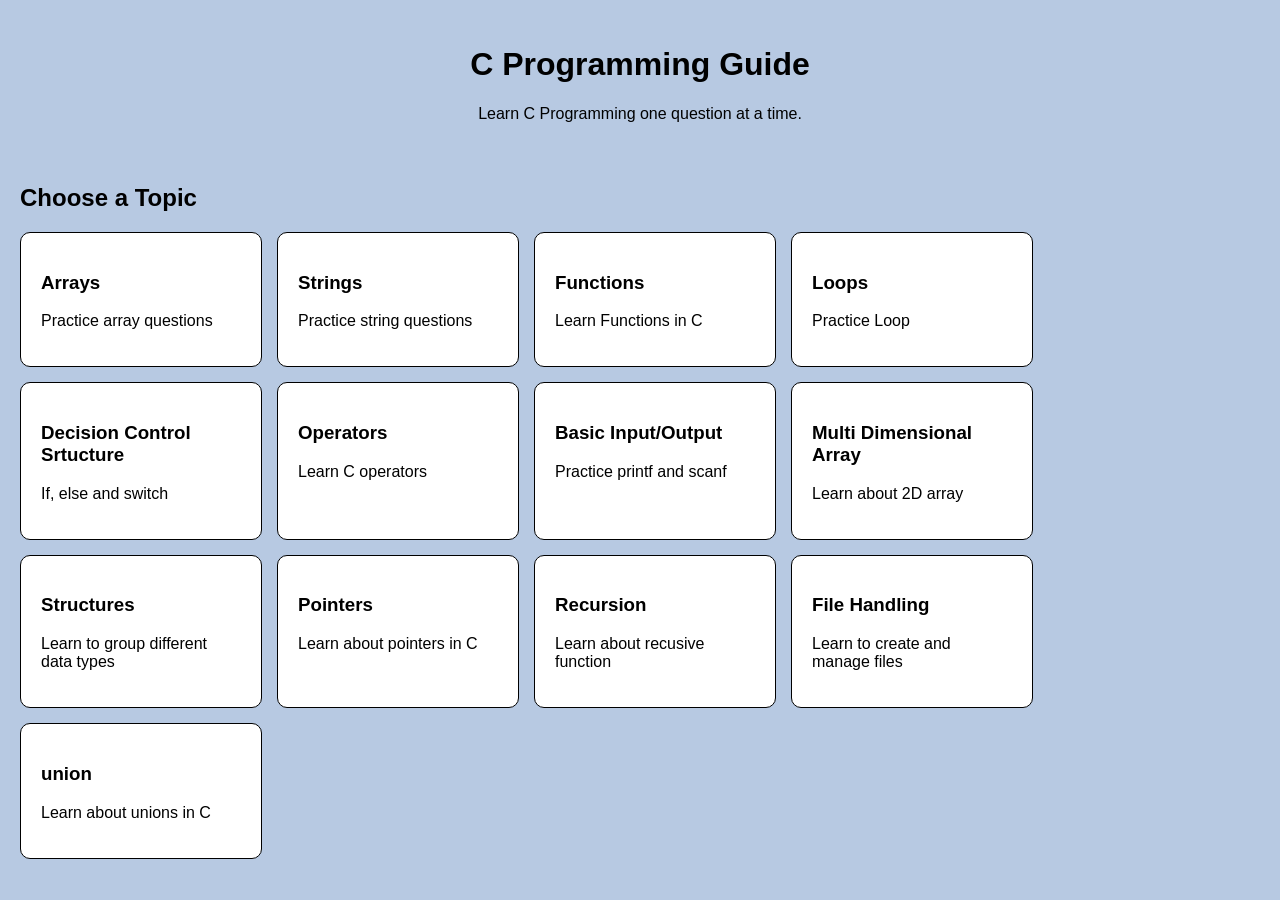
==== index.html @ 446d237d "Add files via upload" ====
<!DOCTYPE html>
<html>
<head>
	<title>C Programming Guide</title>
	<link rel="stylesheet" href="style1.css">
</head>

<body>

	<header>
	   <h1>C Programming Guide</h1>
	   <p>Learn C Programming one question at a time.</p>
	</header>

	<main>
	   <h2>Choose a Topic</h2>

	   <div class="topics">

		<a href="arrays.html" class="topic-card">
		   <h3>Arrays</h3>
		   <p>Practice array questions</p>
		</a>

		<a href="strings.html" class="topic-card">
		   <h3>Strings</h3>
		   <p>Practice string questions</p> 
		</a>

		<a href="functions.html" class="topic-card">
		   <h3>Functions</h3>
		   <p>Learn Functions in C</p> 
		</a>

		<a href="loops.html" class="topic-card">
		   <h3>Loops</h3>
		   <p>Practice Loop</p> 
		</a>

		<a href="decision.html" class="topic-card">
		   <h3>Decision Control Srtucture</h3>
		   <p>If, else and switch</p> 
		</a>

		<a href="operators.html" class="topic-card">
		   <h3>Operators</h3>
		   <p>Learn C operators</p> 
		</a>

		<a href="input-output.html" class="topic-card">
		   <h3>Basic Input/Output</h3>
		   <p>Practice printf and scanf</p> 
		</a>
		 
		<a href="multidimensional.html" class="topic-card">
		   <h3>Multi Dimensional Array</h3>
		   <p>Learn about 2D array</p> 
		</a>

		<a href="structure.html" class="topic-card">
		   <h3>Structures</h3>
		   <p>Learn to group different data types</p> 
		</a>
		
		<a href="pointers.html" class="topic-card">
		   <h3>Pointers</h3>
		   <p>Learn about pointers in C</p> 
		</a>

		<a href="recursion.html" class="topic-card">
		   <h3>Recursion</h3>
		   <p>Learn about recusive function</p> 
		</a>

		<a href="filehandling.html" class="topic-card">
		   <h3>File Handling</h3>
		   <p>Learn to create and manage files</p> 
		</a>

		<a href="union.html" class="topic-card">
		   <h3>union</h3>
		   <p>Learn about unions in C</p> 
		</a>

	  </div>
	</main>

</body>
</html>
---- style1.css ----
body{
	font-family:Arial;
	background-color:#B7C9E2;
	color:black;
	margin:0;
}

header{
	text-align:center;
	padding:25px;
	color:black;
}

main{
	margin:20px;
}

.topics{
	display:flex;
	flex-wrap:wrap;
	gap:15px;
}

.topic-card{
	width:200px;
	padding:20px;
	border-radius:10px;
	text-decoration:none;
	color:black;
	background-color:white;
	border:1px solid black;
	
}

.question{
	background-color:white;
	color:black;
	padding:15px;
	margin-top:10px;
	cursor:pointer;
	border-radius:5px;
}

.answer{
	display:none;
	background-color:white;
	color:black;
	padding:15px;
}

a
{
	color:black;
}
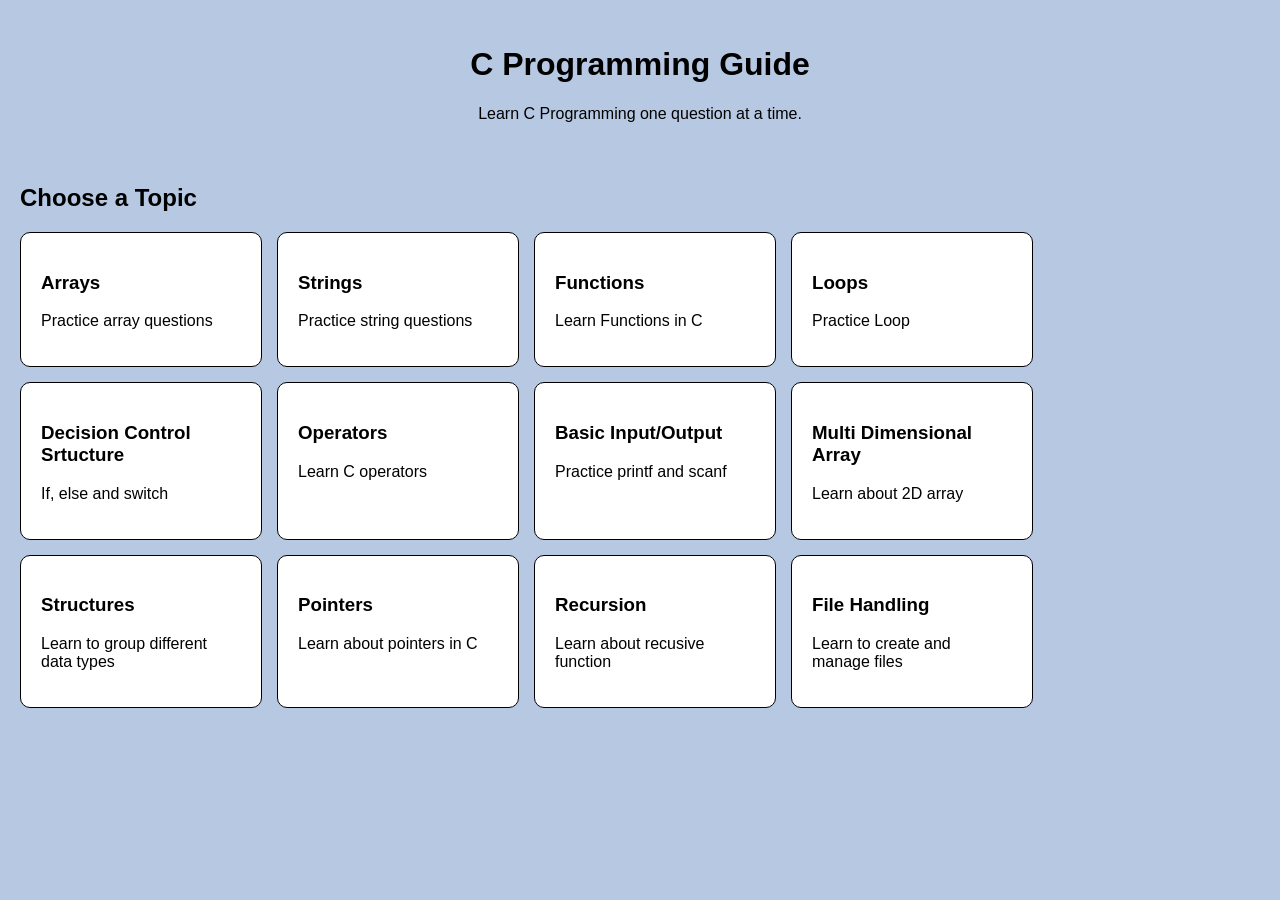
==== commit 5c86600f: "upload new files" ====
--- a/index.html
+++ b/index.html
@@ -77,11 +77,7 @@
 		   <p>Learn to create and manage files</p> 
 		</a>
 
-		<a href="union.html" class="topic-card">
-		   <h3>union</h3>
-		   <p>Learn about unions in C</p> 
-		</a>
-
+		
 	  </div>
 	</main>
 
--- a/style1.css
+++ b/style1.css
@@ -42,10 +42,27 @@
 }
 
 .answer{
-	display:none;
+	display:block;
 	background-color:white;
 	color:black;
 	padding:15px;
+}
+
+.answer:target{
+	display:block;
+}
+
+details{
+	background-color:white;
+	color:black;
+	padding:15px;
+	margin-top:10px;
+	border-radius:5px;
+}
+
+summary{
+	cursor:pointer;
+	font-weight:bold;
 }
 
 a
